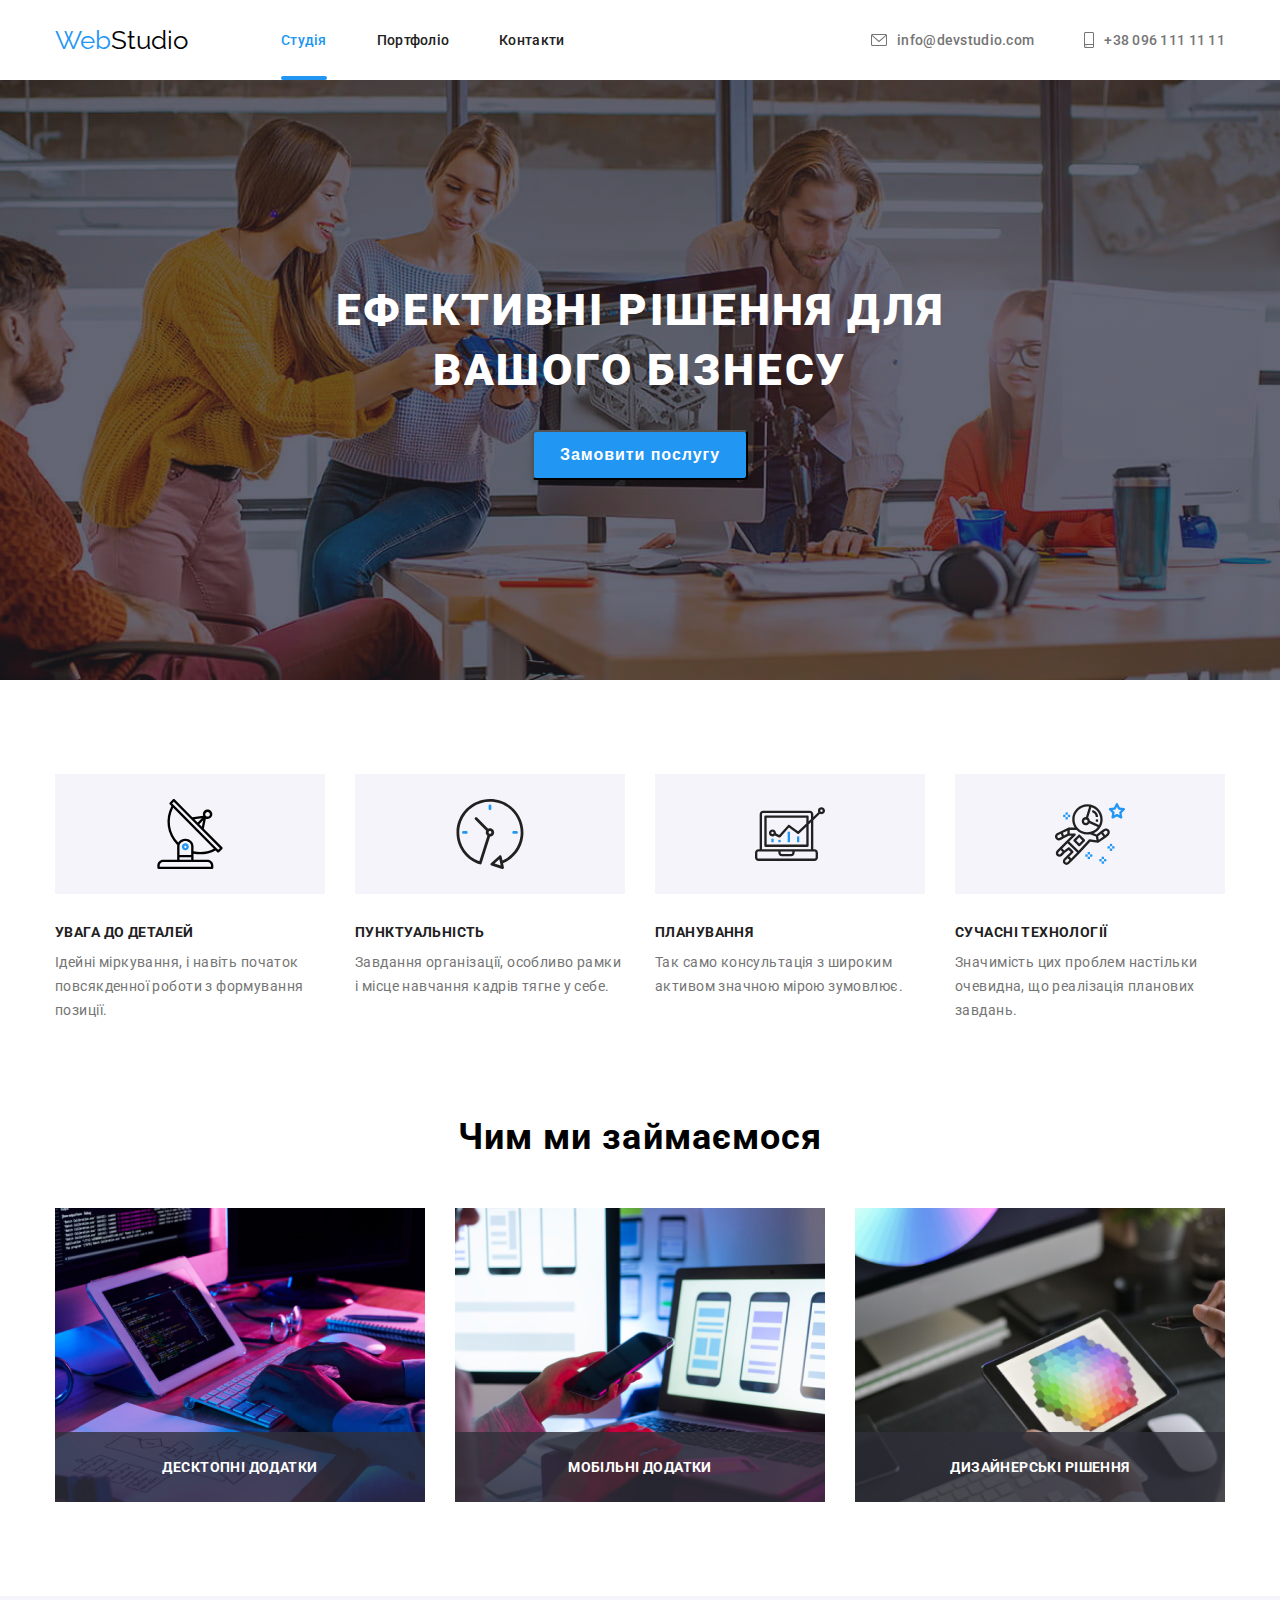
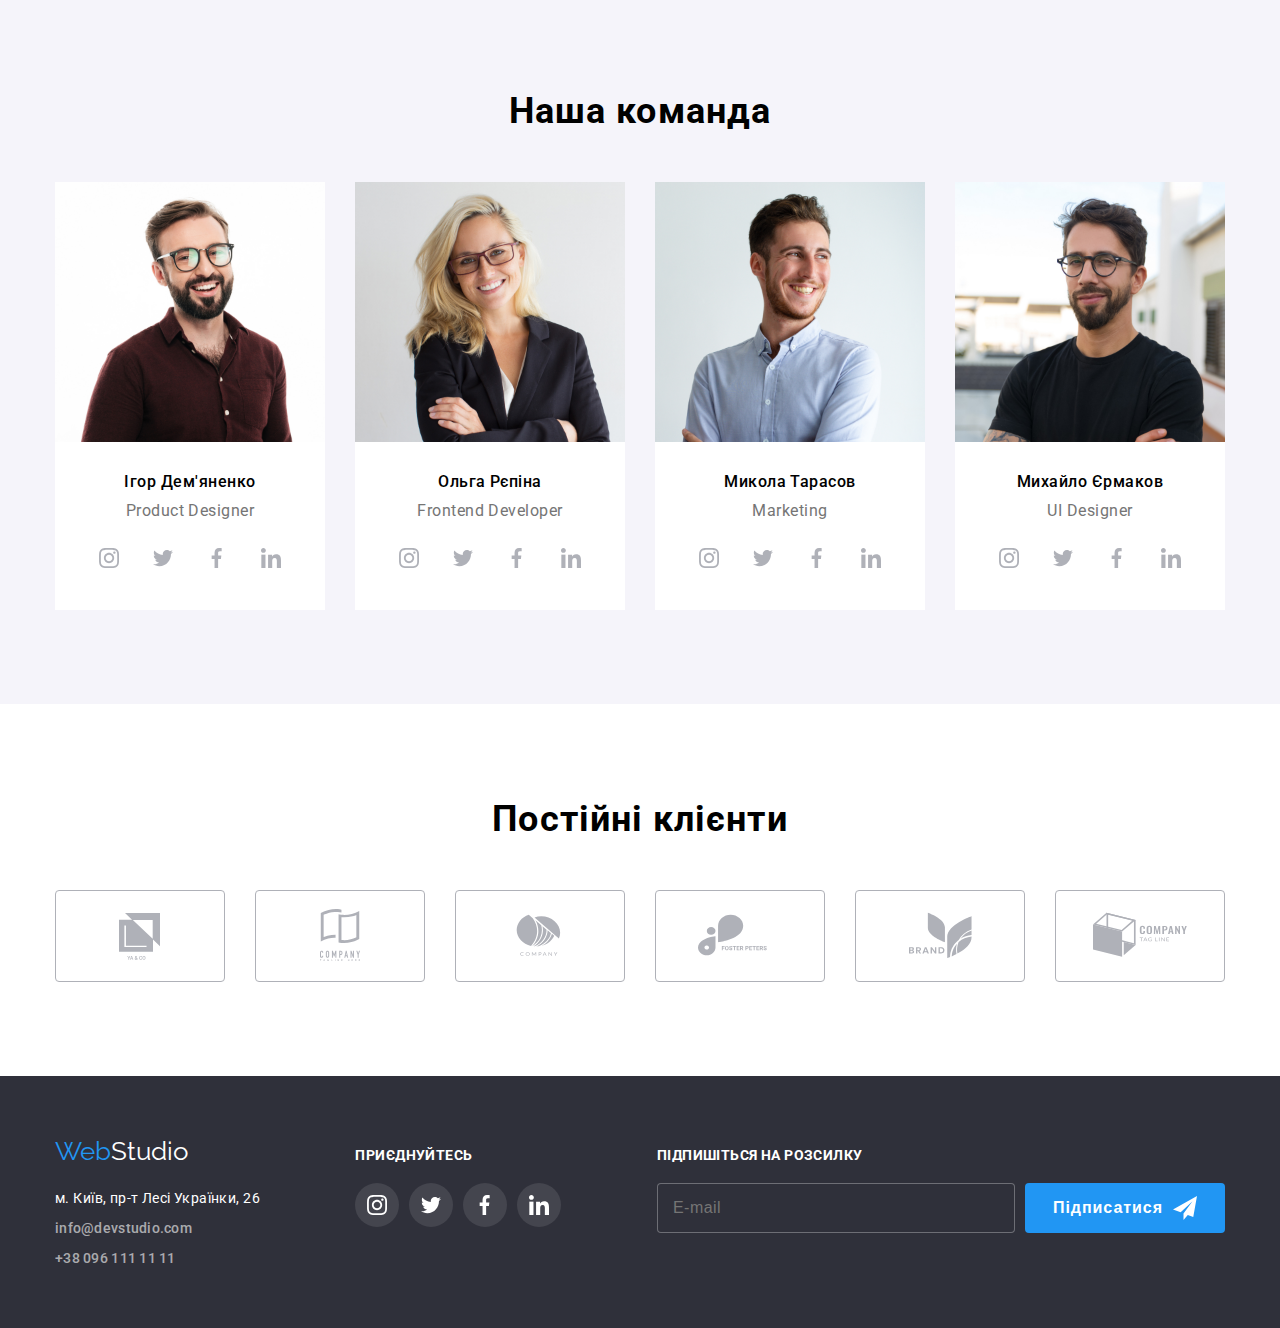
==== index.html @ 163aa5e7 "homework start" ====
<!DOCTYPE html>
<html lang="en" class="page">
  <head>
    <meta charset="UTF-8" />
    <meta name="viewport" content="width=device-width, initial-scale=1.0" />
    <title>Homework 6</title>
    <link rel="preconnect" href="https://fonts.googleapis.com" />
    <link rel="preconnect" href="https://fonts.gstatic.com" crossorigin />
    <link
      href="https://fonts.googleapis.com/css2?family=Raleway:wght@700&family=Roboto:wght@400;500;700;900&display=swap"
      rel="stylesheet"
    />
    <link rel="stylesheet" href="./css/style.min.css" />
    <script src="./js/script.js" defer></script>
  </head>

  <body>
    <header class="header">
      <div class="container">
        <div class="header__content">
          <a
            href="https://yegor-vin.github.io/HTML_Homework-7/index.html"
            class="logo header__logo"
            ><span class="logo--color-blue">Web</span
            ><span class="logo--color-black">Studio</span></a
          >

          <div class="header__right-block">
            <nav class="nav">
              <ul class="nav__list">
                <li class="nav__item">
                  <a class="nav__link link is-active" href="./index.html"
                    >Студія</a
                  >
                </li>
                <li class="nav__item">
                  <a class="nav__link link" href="./portfolio.html"
                    >Портфоліо</a
                  >
                </li>
                <li class="nav__item">
                  <a class="nav__link link" href="#">Контакти</a>
                </li>
              </ul>
            </nav>

            <div class="contacts">
              <a class="contacts__item link" href="mailto:info@devstudio.com">
                <svg class="icon icon--email contacts__icon">
                  <use href="./images/sprite.svg#email"></use>
                </svg>
                info@devstudio.com</a
              >
              <a class="contacts__item link" href="tel:+380961111111">
                <svg class="icon icon--phone contacts__icon">
                  <use href="./images/sprite.svg#smartphone"></use>
                </svg>
                +38 096 111 11 11
              </a>
            </div>
          </div>
        </div>
      </div>
    </header>

    <main class="main">
      <section class="hero">
        <h1 class="hero__title">Ефективні рішення для вашого бізнесу</h1>
        <button class="hero__button" type="button">Замовити послугу</button>
      </section>

      <section class="section points">
        <div class="container">
          <ul class="points__list">
            <li class="points__item">
              <div class="points__icon-item">
                <svg class="points__icon">
                  <use href="./images/sprite.svg#antenna"></use>
                </svg>
              </div>
              <div class="points__item-text">
                <h3 class="points__title">УВАГА ДО ДЕТАЛЕЙ</h3>
                <p class="points__text">
                  Ідейні міркування, і навіть початок повсякденної роботи з
                  формування позиції.
                </p>
              </div>
            </li>
            <li class="points__item">
              <div class="points__icon-item">
                <svg class="points__icon">
                  <use href="./images/sprite.svg#clock"></use>
                </svg>
              </div>
              <div class="points__item-text">
                <h3 class="points__title">ПУНКТУАЛЬНІСТЬ</h3>
                <p class="points__text">
                  Завдання організації, особливо рамки і місце навчання кадрів
                  тягне у себе.
                </p>
              </div>
            </li>
            <li class="points__item">
              <div class="points__icon-item">
                <svg class="points__icon">
                  <use href="./images/sprite.svg#diagram"></use>
                </svg>
              </div>
              <div class="points__item-text">
                <h3 class="points__title">ПЛАНУВАННЯ</h3>
                <p class="points__text">
                  Так само консультація з широким активом значною мірою
                  зумовлює.
                </p>
              </div>
            </li>
            <li class="points__item">
              <div class="points__icon-item">
                <svg class="points__icon">
                  <use href="./images/sprite.svg#astronaut"></use>
                </svg>
              </div>
              <div class="points__item-text">
                <h3 class="points__title">СУЧАСНІ ТЕХНОЛОГІЇ</h3>
                <p class="points__text">
                  Значимість цих проблем настільки очевидна, що реалізація
                  планових завдань.
                </p>
              </div>
            </li>
          </ul>
        </div>
      </section>

      <section class="section section--no-pd-top activity">
        <div class="container">
          <h2 class="activity__title">Чим ми займаємося</h2>
          <ul class="activity__list">
            <li class="activity__item">
              <div class="activity__img-container">
                <img
                  class="activity__img"
                  src="./images/feature-1.jpg"
                  alt="Feature"
                  title="Computers"
                />
                <div class="activity__text">Десктопні додатки</div>
              </div>
            </li>
            <li class="activity__item">
              <div class="activity__img-container">
                <img
                  class="activity__img"
                  src="./images/feature-2.jpg"
                  alt="Feature"
                />
                <div class="activity__text">Мобільні додатки</div>
              </div>
            </li>
            <li class="activity__item">
              <div class="activity__img-container">
                <img
                  class="activity__img"
                  src="./images/feature-3.jpg"
                  alt="Feature"
                />
                <div class="activity__text">Дизайнерські рішення</div>
              </div>
            </li>
          </ul>
        </div>
      </section>

      <section class="section team">
        <div class="container">
          <h2 class="team__title">Наша команда</h2>

          <ul class="team__list">
            <li class="team__item person">
              <div class="person__img-container">
                <img
                  class="person__img"
                  src="./images/team-1.jpg"
                  alt="Ihor Demyanenko"
                />
              </div>
              <div class="person__content">
                <h3 class="person__name">Ігор Дем'яненко</h3>
                <p class="person__role">Product Designer</p>
                <div class="social-icons">
                  <ul class="social-icons__list">
                    <li class="social-icons__item">
                      <svg class="social-icons__icon">
                        <use href="./images/sprite.svg#instagram"></use>
                      </svg>
                    </li>
                    <li class="social-icons__item">
                      <svg class="social-icons__icon">
                        <use href="./images/sprite.svg#twitter"></use>
                      </svg>
                    </li>
                    <li class="social-icons__item">
                      <svg class="social-icons__icon">
                        <use href="./images/sprite.svg#facebook"></use>
                      </svg>
                    </li>
                    <li class="social-icons__item">
                      <svg class="social-icons__icon">
                        <use href="./images/sprite.svg#linkedin"></use>
                      </svg>
                    </li>
                  </ul>
                </div>
              </div>
            </li>
            <li class="team__item person">
              <div class="person__img-container">
                <img
                  class="person__img"
                  src="./images/team-2.jpg"
                  alt="Olga Repina"
                />
              </div>
              <div class="person__content">
                <h3 class="person__name">Ольга Рєпіна</h3>
                <p class="person__role">Frontend Developer</p>
                <div class="social-icons">
                  <ul class="social-icons__list">
                    <li class="social-icons__item">
                      <svg class="social-icons__icon">
                        <use href="./images/sprite.svg#instagram"></use>
                      </svg>
                    </li>
                    <li class="social-icons__item">
                      <svg class="social-icons__icon">
                        <use href="./images/sprite.svg#twitter"></use>
                      </svg>
                    </li>
                    <li class="social-icons__item">
                      <svg class="social-icons__icon">
                        <use href="./images/sprite.svg#facebook"></use>
                      </svg>
                    </li>
                    <li class="social-icons__item">
                      <svg class="social-icons__icon">
                        <use href="./images/sprite.svg#linkedin"></use>
                      </svg>
                    </li>
                  </ul>
                </div>
              </div>
            </li>
            <li class="team__item person">
              <div class="person__img-container">
                <img
                  class="person__img"
                  src="./images/team-3.jpg"
                  alt="Mykola Tarasov"
                />
              </div>
              <div class="person__content">
                <h3 class="person__name">Микола Тарасов</h3>
                <p class="person__role">Marketing</p>
                <div class="social-icons">
                  <ul class="social-icons__list">
                    <li class="social-icons__item">
                      <svg class="social-icons__icon">
                        <use href="./images/sprite.svg#instagram"></use>
                      </svg>
                    </li>
                    <li class="social-icons__item">
                      <svg class="social-icons__icon">
                        <use href="./images/sprite.svg#twitter"></use>
                      </svg>
                    </li>
                    <li class="social-icons__item">
                      <svg class="social-icons__icon">
                        <use href="./images/sprite.svg#facebook"></use>
                      </svg>
                    </li>
                    <li class="social-icons__item">
                      <svg class="social-icons__icon">
                        <use href="./images/sprite.svg#linkedin"></use>
                      </svg>
                    </li>
                  </ul>
                </div>
              </div>
            </li>
            <li class="team__item person">
              <div class="person__img-container">
                <img
                  class="person__img"
                  src="./images/team-4.jpg"
                  alt="Mykhailo Yermakov"
                />
              </div>
              <div class="person__content">
                <h3 class="person__name">Михайло Єрмаков</h3>
                <p class="person__role">UI Designer</p>
                <div class="social-icons">
                  <ul class="social-icons__list">
                    <li class="social-icons__item">
                      <svg class="social-icons__icon">
                        <use href="./images/sprite.svg#instagram"></use>
                      </svg>
                    </li>
                    <li class="social-icons__item">
                      <svg class="social-icons__icon">
                        <use href="./images/sprite.svg#twitter"></use>
                      </svg>
                    </li>
                    <li class="social-icons__item">
                      <svg class="social-icons__icon">
                        <use href="./images/sprite.svg#facebook"></use>
                      </svg>
                    </li>
                    <li class="social-icons__item">
                      <svg class="social-icons__icon">
                        <use href="./images/sprite.svg#linkedin"></use>
                      </svg>
                    </li>
                  </ul>
                </div>
              </div>
            </li>
          </ul>
        </div>
      </section>

      <section class="clients">
        <div class="container">
          <div class="clients__content">
            <h2 class="clients__title">Постійні клієнти</h2>
            <ul class="clients__list">
              <li class="clients__item">
                <svg class="clients__logo">
                  <use href="./images/sprite.svg#logo-1"></use>
                </svg>
              </li>
              <li class="clients__item">
                <svg class="clients__logo">
                  <use href="./images/sprite.svg#logo-2"></use>
                </svg>
              </li>
              <li class="clients__item">
                <svg class="clients__logo">
                  <use href="./images/sprite.svg#logo-3"></use>
                </svg>
              </li>
              <li class="clients__item">
                <svg class="clients__logo">
                  <use href="./images/sprite.svg#logo-4"></use>
                </svg>
              </li>
              <li class="clients__item">
                <svg class="clients__logo">
                  <use href="./images/sprite.svg#logo-5"></use>
                </svg>
              </li>
              <li class="clients__item">
                <svg class="clients__logo">
                  <use href="./images/sprite.svg#logo-6"></use>
                </svg>
              </li>
            </ul>
          </div>
        </div>
      </section>
    </main>

    <footer class="footer">
      <div class="container">
        <div class="footer__content">
          <div class="footer__left-block">
            <a href="/" class="logo footer__logo"
              ><span class="logo--color-blue">Web</span
              ><span class="logo--color-white">Studio</span></a
            >
            <div class="footer__contacts contacts contacts--footer">
              <address class="contacts__address">
                м. Київ, пр-т Лесі Українки, 26
              </address>
              <a
                class="contacts__item contacts__item--footer link"
                href="mailto:info@devstudio.com"
                >info@devstudio.com</a
              >
              <a
                class="contacts__item contacts__item--footer link"
                href="tel:+380961111111"
                >+38 096 111 11 11</a
              >
            </div>
          </div>
          <div class="footer__right-block">
            <div class="footer__social-icons social-icons">
              <h3 class="social-icons__title">Приєднуйтесь</h3>
              <ul class="social-icons__list">
                <li class="social-icons__item social-icons__item--footer">
                  <svg class="social-icons__icon social-icons__icon--footer">
                    <use href="./images/sprite.svg#instagram"></use>
                  </svg>
                </li>
                <li class="social-icons__item social-icons__item--footer">
                  <svg class="social-icons__icon social-icons__icon--footer">
                    <use href="./images/sprite.svg#twitter"></use>
                  </svg>
                </li>
                <li class="social-icons__item social-icons__item--footer">
                  <svg class="social-icons__icon social-icons__icon--footer">
                    <use href="./images/sprite.svg#facebook"></use>
                  </svg>
                </li>
                <li class="social-icons__item social-icons__item--footer">
                  <svg class="social-icons__icon social-icons__icon--footer">
                    <use href="./images/sprite.svg#linkedin"></use>
                  </svg>
                </li>
              </ul>
            </div>
          </div>
          <div class="footer__subscribe subscribe">
            <h3 class="subscribe__title">Підпишіться на розсилку</h3>
            <form class="subscribe__form">
              <input
                class="subscribe__input"
                type="email"
                name="email"
                id="email"
                placeholder="E-mail"
              />
              <button class="subscribe__button" type="button">
                Підписатися
                <svg class="subscribe__button-icon">
                  <use href="./images/sprite.svg#tg"></use>
                </svg>
              </button>
            </form>
          </div>
        </div>
      </div>
    </footer>

    <div class="modal">
      <div class="modal__window">
        <button class="modal__button" type="button">
          <svg class="modal__cross">
            <use href="./images/sprite.svg#cross" />
          </svg>
        </button>

        <div class="modal__form">
          <h2 class="modal__title">Залиште свої дані, ми вам передзвонимо</h2>
          <form class="form" action="#">
            <label class="form__item">
              Ім'я
              <input
                class="form__input"
                type="text"
                name="text"
                id="text"
                required
              />
              <svg class="form__icon">
                <use href="./images/sprite.svg#person" />
              </svg>
            </label>

            <label class="form__item">
              Телефон
              <input
                class="form__input"
                type="tel"
                name="phone"
                id="phone"
                required
              />
              <svg class="form__icon">
                <use href="./images/sprite.svg#phone" />
              </svg>
            </label>

            <label class="form__item">
              Пошта
              <input
                class="form__input"
                type="email"
                name="email"
                id="email"
                required
              />
              <svg class="form__icon">
                <use href="./images/sprite.svg#emailBlack" />
              </svg>
            </label>

            <label class="form__item form__item--textarea">
              Коментар
              <textarea
                class="form__text-area"
                name="comment"
                id="comment"
                placeholder="Введіть текст"
              ></textarea>
            </label>

            <label class="form__item form__item--checkbox">
              <input type="checkbox" name="checkbox" id="checkbox" />
              Погоджуюся з розсилкою та приймаю
              <a class="checkbox-link" href="#">Умови договору</a>
            </label>

            <button class="form__button" type="submit">Відправити</button>
          </form>
        </div>
      </div>
    </div>
  </body>
</html>
---- css/style.min.css ----
body,h1,h2,h3,h4,h5,h6,p,ul,button{margin:0;padding:0}a{text-decoration:none}*{box-sizing:border-box}.link{transition:color .3s linear;font-family:inherit}.link:hover{color:#2196f3}.page{font-family:"Roboto",sans-serif;font-weight:400}.container{margin:0 auto;max-width:1170px;width:100%}.header{display:flex;height:80px}.header__content{display:flex;height:100%}.header__right-block{display:flex;justify-content:space-between;width:100%}.header__logo{margin-right:93px}.logo{font-family:"Raleway",sans-serif;text-decoration:none;font-size:26px;display:flex;align-items:center}.logo--color-blue{color:#2196f3}.logo--color-black{color:#000}.logo--color-white{color:#fff}.nav{display:flex}.nav__list{margin:0;padding:0;list-style:none;display:flex;gap:50px}.nav__item{display:flex}.nav__link{display:flex;align-items:center;color:#212121;font-size:14px;font-weight:500;line-height:normal;letter-spacing:.28px;text-decoration:none;transition:all .3s ease}.nav__link:hover{color:#2196f3;font-weight:500;line-height:normal;letter-spacing:.28px}.is-active{position:relative;color:#2196f3}.is-active::after{display:block;content:"";height:4px;position:absolute;width:100%;bottom:0;background-color:#2196f3;border-radius:2px}.icon{display:flex;padding:0 10px 0 0;transition:color .3s linear}.icon--email{height:12px;width:16px}.icon--phone{height:16px;width:10px}.contacts{display:flex;gap:50px}.contacts --footer{flex-direction:column;gap:6px}.contacts__item{display:flex;align-items:center;color:#757575;font-size:14px;font-weight:500;line-height:normal;letter-spacing:.28px}.contacts__item--footer{color:rgba(255,255,255,.6);line-height:24px}.contacts__address{color:#fff;font-style:normal;font-size:14px;font-weight:400;line-height:24px;letter-spacing:.03em;text-align:left}.contacts__block{display:flex}.contacts__block:hover{background-color:#fff}.contacts__block:hover .contacts__block:hover__icon{color:#2196f3}.contacts__block:hover .contacts__block:hover__email{color:#2196f3}.contacts__icon{box-sizing:content-box}.contacts__icon-email{padding:34px 10px 34px 0;transition:color .3s linear}.main:has(.modal--is-open){overflow:hidden}.hero{display:flex;flex-direction:column;justify-content:center;align-items:center;gap:30px;height:600px;background:linear-gradient(90deg, rgba(47, 48, 58, 0.4) 0%, rgba(47, 48, 58, 0.4) 100%),url("../images/hero.jpg"),#2f303a;background-repeat:no-repeat;background-size:cover;background-position:center;color:#fff;font-size:44px;font-weight:900px;line-height:60px;text-transform:uppercase;flex-shrink:0}.hero__title{color:#fff;text-align:center;width:696px;font-size:44px;font-weight:900;line-height:60px;letter-spacing:2.64px;text-transform:uppercase}.hero__button{background-color:#2196f3;color:#fff;width:216px;height:50px;cursor:pointer;text-align:center;font-size:16px;font-weight:700;line-height:30px;letter-spacing:.96px;border-radius:4px;box-shadow:0 4px 4px 0 rgba(0,0,0,.15)}.points__list{display:flex;justify-content:space-evenly;list-style:none;background-color:#fff;gap:30px}.points__item{width:270px;flex-shrink:0;display:flex;flex-direction:column;gap:30px}.points__title{color:#212121;margin-bottom:10px;font-size:14px;font-weight:700;line-height:16px;letter-spacing:.03em}.points__text{color:#757575;font-size:14px;font-weight:400;line-height:24px;letter-spacing:.42px;width:270px}.points__icon-list{list-style:none;display:flex;gap:30px;border-radius:4px;padding:0 0 30px}.points__icon-item{width:270px;height:120px;background-color:#f5f4fa;display:flex;justify-content:center;align-items:center}.points__icon{width:70px;height:70px}.section{padding:94px 0 94px}.section--no-pd-top{padding:0 0 94px}.activity__title{text-align:center;margin-bottom:50px;font-size:36px;font-weight:700;line-height:42px;letter-spacing:.03em}.activity__list{list-style:none;display:flex;justify-content:center;gap:30px}.activity__item{display:flex}.activity__img{width:370px;height:294px;flex-shrink:0}.activity__img-container{position:relative;display:flex}.activity__text{position:absolute;bottom:0;background-color:rgba(47,48,58,.8);color:#fff;width:100%;height:70px;display:flex;justify-content:center;align-items:center;text-transform:uppercase;font-size:14px;font-weight:700;line-height:16px;letter-spacing:.03em}.social-icons__list{list-style:none;display:flex;gap:10px}.social-icons__item{width:44px;height:44px;display:flex;justify-content:center;align-items:center;border-radius:50%;transition:all .3s linear;background-color:rgba(0,0,0,0);color:#afb1b8;cursor:pointer}.social-icons__item--footer{background-color:rgba(255,255,255,.1019607843)}.social-icons__icon{color:inherit;width:20px;height:20px}.social-icons__icon--footer{color:#fff}.social-icons__item:hover{background-color:#2196f3;color:#fff}.social-icons__title{font-size:14px;font-weight:700;line-height:16px;letter-spacing:.03em;color:#fff;text-transform:uppercase}.team{flex-shrink:0;background-color:#f5f4fa;width:100%}.team__title{margin:0 0 50px;text-align:center;font-size:36px;font-weight:700;line-height:42px;letter-spacing:.03em}.team__list{list-style:none;display:flex;gap:30px;justify-content:center;border-radius:4px}.person{background-color:#fff;width:270px}.person__img{width:100%}.person__img-container{display:flex}.person__content{padding:30px 0 30px;display:flex;flex-direction:column;align-items:center}.person__name{margin:0 0 10px;font-size:16px;font-weight:500;line-height:19px;letter-spacing:.03em}.person__role{margin:0 0 16px;font-size:16px;font-weight:400;line-height:19px;letter-spacing:.03em;color:#757575}.person__media-item:hover .person__media-icon{color:#fff}.clients__content{padding:94px 0}.clients__title{text-align:center;font-size:36px;font-weight:700;line-height:42px;letter-spacing:.03em;text-align:center;margin:0 0 50px}.clients__list{list-style:none;display:flex;gap:30px}.clients__item{display:flex;justify-content:center;align-items:center;width:170px;height:92px;border:1px #afb1b8 solid;border-radius:4px;transition:all .3s linear;cursor:pointer}.clients__item:hover{border-color:#2196f3}.clients__item:hover .clients__logo{color:#2196f3}.clients__logo{width:106px;height:60px;color:#afb1b8;transition:all .3s linear}.subscribe__title{margin:0 0 20px;color:#fff;font-size:14px;font-weight:700;line-height:16px;letter-spacing:.03em;text-transform:uppercase;display:flex;flex-direction:column}.subscribe__form{display:flex;gap:10px}.subscribe__input{padding:0 0 0 15px;width:358px;height:50px;border-radius:4px;border:1px solid rgba(255,255,255,.3019607843);background-color:#2f303a;color:#fff}.subscribe__button{padding:0 28px;display:flex;justify-content:center;align-items:center;gap:10px;height:50px;font-size:16px;font-weight:700;line-height:30px;letter-spacing:.06em;color:#fff;background-color:#2196f3;border-radius:4px;border:none;cursor:pointer}.subscribe__button-icon{height:24px;width:24px}.subscribe__input::-moz-placeholder{font-size:16px;font-weight:400;line-height:20px;letter-spacing:.03em}.subscribe__input::placeholder{font-size:16px;font-weight:400;line-height:20px;letter-spacing:.03em}.footer{background-color:#2f303a;height:252px;padding-top:60px}.footer__content{display:flex;align-items:baseline;justify-content:space-between}.footer__contacts{display:flex;flex-direction:column;gap:6px}.footer__logo{margin:0 0 20px}.footer__email{color:#757575;font-size:14px;font-weight:400;line-height:24px;letter-spacing:.03em;text-align:left}.footer__number{color:#757575;font-size:14px;font-weight:400;line-height:24px;letter-spacing:.03em;text-align:left}.footer__social-icons{display:flex;flex-direction:column;gap:20px;justify-content:center}.footer__subscribe{display:flex;flex-direction:column}.modal{opacity:0;position:fixed;top:0;left:0;right:0;bottom:0;background-color:rgba(0,0,0,.5019607843);transition:all .3s ease;pointer-events:none}.modal--is-open{opacity:1;pointer-events:all}.modal--is-open .modal__window{transform:translate(-50%, -50%)}.modal--is-open .modal{opacity:1;pointer-events:all}.modal__window{padding:40px;width:528px;height:580px;top:50%;left:50%;border-radius:4px;background-color:#fff;position:absolute;transform:translate(-50%, -30%);transition:all .3s ease}.modal__button{position:absolute;right:8px;top:8px;display:flex;justify-content:center;align-items:center;border:1px solid rgba(0,0,0,.1019607843);height:30px;width:30px;border-radius:50%;border:1px solid rgba(0,0,0,.1019607843);background-color:#fff;cursor:pointer}.modal__button:hover .modal__cross{color:#2196f3}.modal__cross{height:11px;width:11px;transition:color .3s linear}.modal__form{display:flex;flex-direction:column;gap:12px}.modal__title{font-size:20px;font-weight:700;line-height:23px;letter-spacing:.03em;color:#212121;text-align:center}.form{display:flex;flex-direction:column;align-items:center}.form__item{margin:0 0 10px;position:relative;display:flex;flex-direction:column;gap:4px;width:100%;font-size:12px;font-weight:400;line-height:14px;letter-spacing:.01em;color:#757575}.form__item--textarea{margin:0 0 20px}.form__item--checkbox{margin:0 0 30px;display:flex;flex-direction:row;justify-content:center;align-items:center}.form__icon{position:absolute;height:18px;width:18px;padding:2px;color:#000;left:12px;bottom:11px;transition:color .3s ease}.form__input{padding:0 0 0 42px;border-radius:4px;border:1px solid rgba(33,33,33,.2);height:40px;transition:color .3s linear;cursor:pointer;transition:border-color .3s ease}.form__input:hover,.form__input:focus,.form__text-area:focus{border-color:#2196f3;outline:1px solid #2196f3}.form__input:hover+.form__icon,.form__input:focus+.form__icon{color:#2196f3}.form__text-area{padding:12px 16px;height:120px;border:1px solid rgba(33,33,33,.2);border-radius:4px;resize:none}.form__text-area::-moz-placeholder{color:rgba(117,117,117,.5019607843);font-size:12px;font-weight:400;line-height:14px;letter-spacing:.01em}.form__text-area::placeholder{color:rgba(117,117,117,.5019607843);font-size:12px;font-weight:400;line-height:14px;letter-spacing:.01em}.form__button{color:#fff;border-radius:4px;width:200px;height:50px;background-color:#188ce8;border:1px solid rgba(33,33,33,.2);cursor:pointer}.checkbox-link{color:#2196f3}.features__filter{background-color:#f5f4fa;color:#212121;height:38px;font-size:16px;font-weight:500;line-height:26px;letter-spacing:.03em;text-align:center;padding:6px 22px}.features__filters{list-style:none;margin:0 0 50px;display:flex;justify-content:center;gap:8px}.features__filter{transition:all .3s ease;background-color:#eee;color:#000;border-radius:4px}.features__filter:hover{background-color:#2196f3;color:#fff}.features__list{list-style:none;display:flex;flex-wrap:wrap;gap:30px}.features__block{display:flex;justify-content:space-between}.features__item{width:370px;height:404px}.features__item:hover .hidden-text{transform:translateY(0)}.info{text-align:center}.category{cursor:pointer}.category__img-container{position:relative;overflow:hidden;display:flex}.category__img{display:flex}.category__content{padding:20px 24px;border:1px solid #eee;border-top:none}.category__title{margin:0 0 4px;font-size:18px;font-weight:700;line-height:36px;letter-spacing:.06em}.category__type{font-size:16px;font-weight:400;line-height:30px;letter-spacing:.03em;color:#757575}.hidden-text{background:rgba(33,150,243,.8980392157);position:absolute;color:#fff;font-size:18px;font-weight:400;line-height:28px;letter-spacing:.03em;padding:63px 24px;transform:translateY(100%);transition:transform .3s ease;top:0}/*# sourceMappingURL=style.min.css.map */
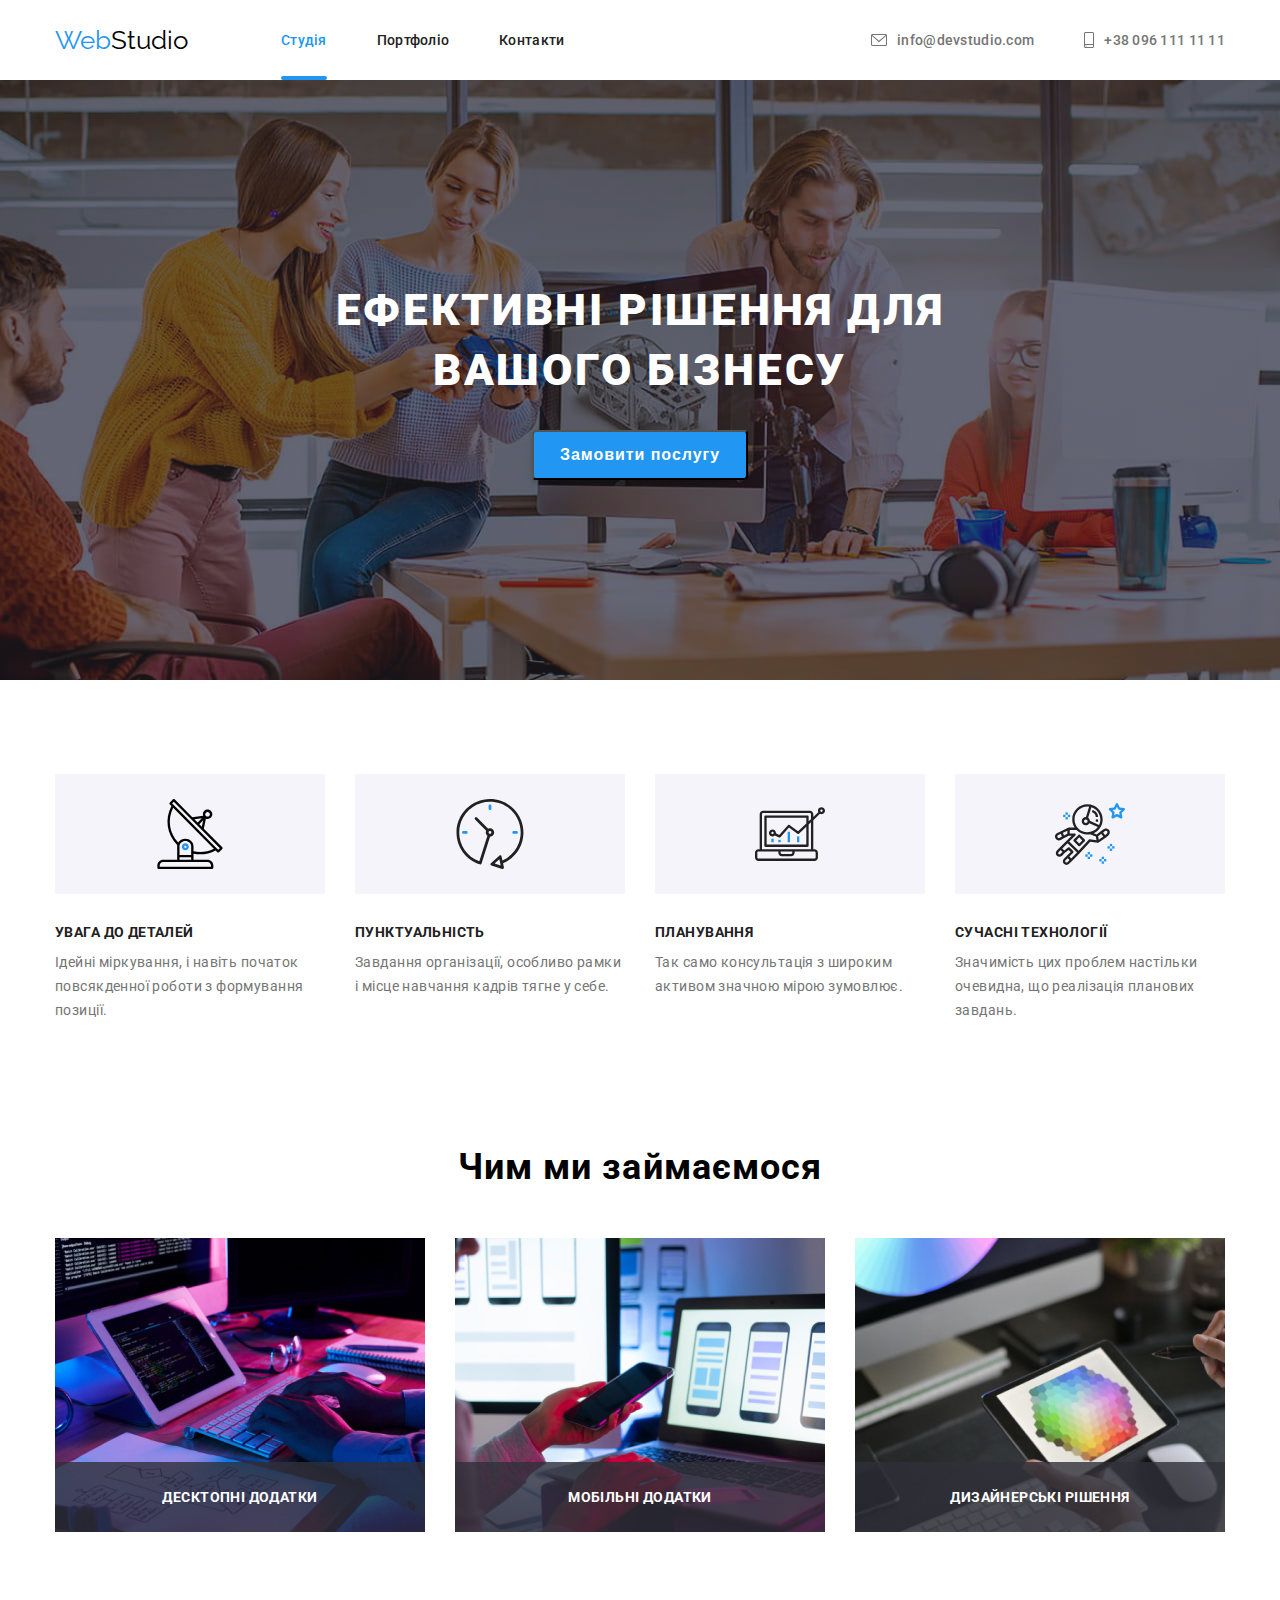
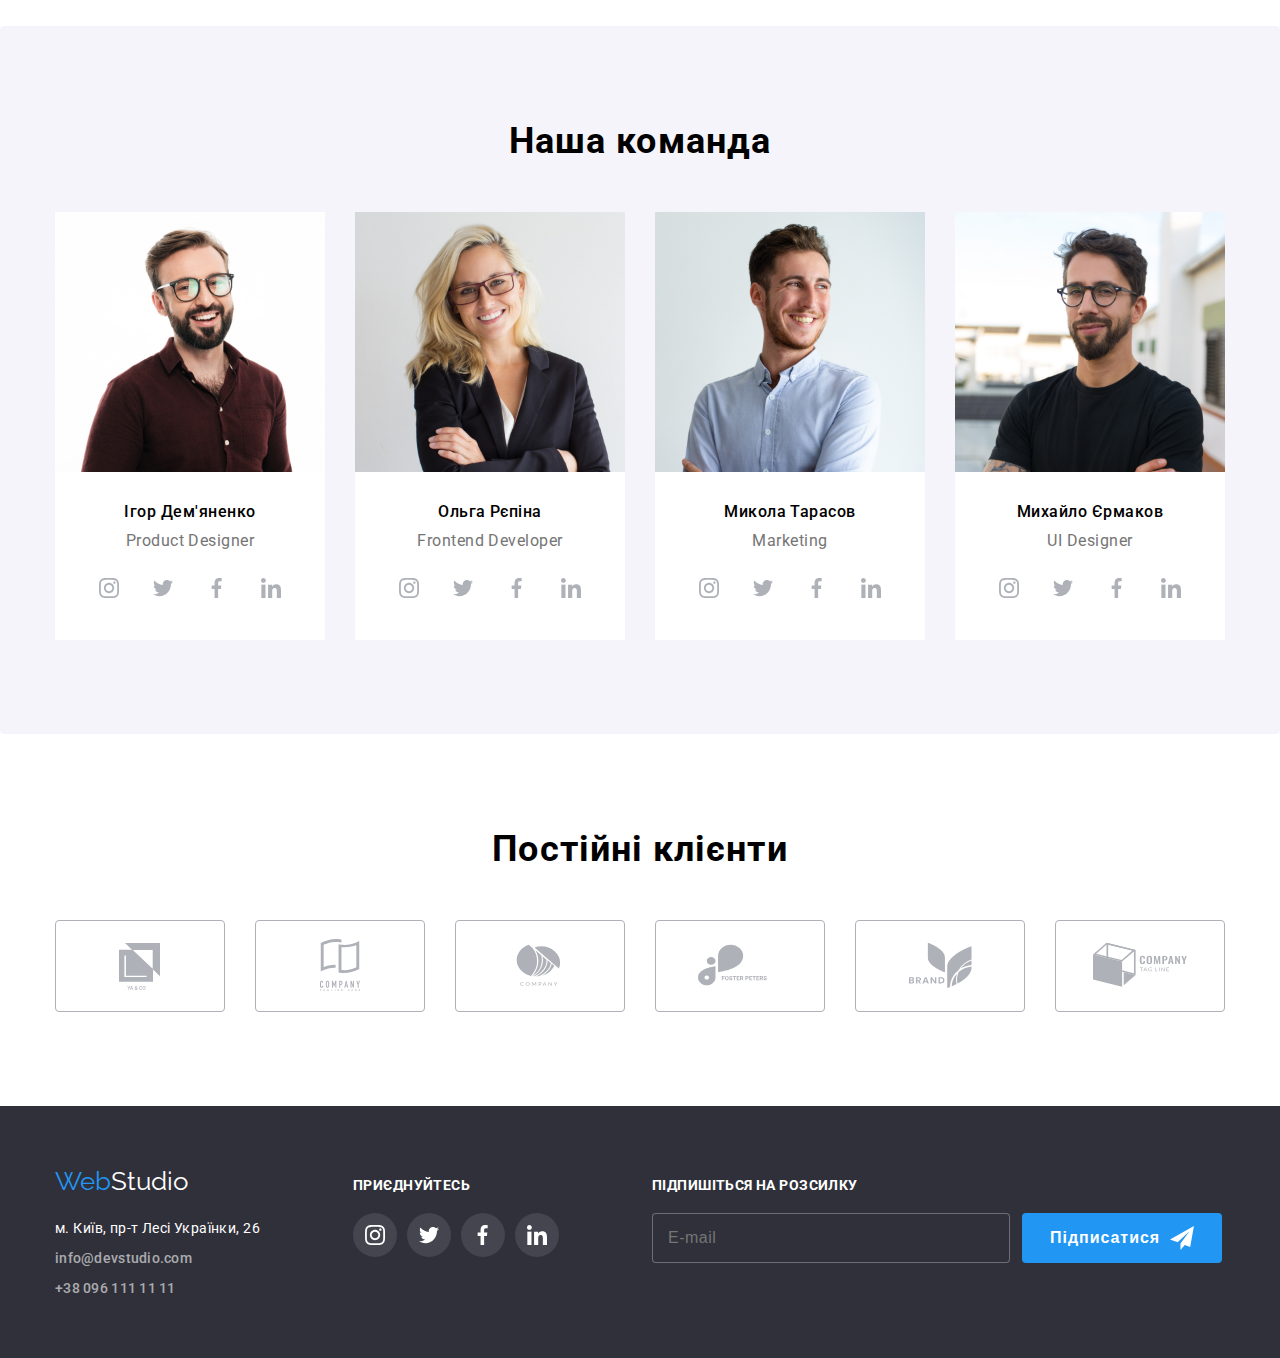
==== commit 55c47308: "homework done" ====
--- a/index.html
+++ b/index.html
@@ -3,7 +3,7 @@
   <head>
     <meta charset="UTF-8" />
     <meta name="viewport" content="width=device-width, initial-scale=1.0" />
-    <title>Homework 6</title>
+    <title>Homework 8</title>
     <link rel="preconnect" href="https://fonts.googleapis.com" />
     <link rel="preconnect" href="https://fonts.gstatic.com" crossorigin />
     <link
@@ -25,40 +25,71 @@
             ><span class="logo--color-black">Studio</span></a
           >
 
-          <div class="header__right-block">
-            <nav class="nav">
-              <ul class="nav__list">
-                <li class="nav__item">
-                  <a class="nav__link link is-active" href="./index.html"
-                    >Студія</a
-                  >
-                </li>
-                <li class="nav__item">
-                  <a class="nav__link link" href="./portfolio.html"
-                    >Портфоліо</a
-                  >
-                </li>
-                <li class="nav__item">
-                  <a class="nav__link link" href="#">Контакти</a>
+          <div class="header__burger-menu burger-menu">
+            <div class="burger-menu__content header__nav">
+              <nav class="nav burger-menu__nav">
+                <ul class="nav__list">
+                  <li class="nav__item">
+                    <a class="nav__link link is-active" href="./index.html"
+                      >Студія</a
+                    >
+                  </li>
+                  <li class="nav__item">
+                    <a class="nav__link link" href="./portfolio.html"
+                      >Портфоліо</a
+                    >
+                  </li>
+                  <li class="nav__item">
+                    <a class="nav__link link" href="#">Контакти</a>
+                  </li>
+                </ul>
+              </nav>
+              <div class="contacts burger-menu__contacts">
+                <a
+                  class="contacts__item contacts__item--email link"
+                  href="mailto:info@devstudio.com"
+                >
+                  <svg class="icon icon--email contacts__icon">
+                    <use href="./images/sprite.svg#email"></use>
+                  </svg>
+                  info@devstudio.com</a
+                >
+                <a
+                  class="contacts__item contacts__item--tel link"
+                  href="tel:+380961111111"
+                >
+                  <svg class="icon icon--phone contacts__icon">
+                    <use href="./images/sprite.svg#smartphone"></use>
+                  </svg>
+                  +38 096 111 11 11
+                </a>
+              </div>
+              <ul class="burger-menu__socials">
+                <li class="burger-menu__socials-item">
+                  <a class="burger-menu__socials-link" href="#">Instagram</a>
+                </li>
+                <li class="burger-menu__socials-item">
+                  <a class="burger-menu__socials-link" href="#">Twitter</a>
+                </li>
+                <li class="burger-menu__socials-item">
+                  <a class="burger-menu__socials-link" href="#">Facebook</a>
+                </li>
+                <li class="burger-menu__socials-item">
+                  <a class="burger-menu__socials-link" href="#">LinkedIn</a>
                 </li>
               </ul>
-            </nav>
-
-            <div class="contacts">
-              <a class="contacts__item link" href="mailto:info@devstudio.com">
-                <svg class="icon icon--email contacts__icon">
-                  <use href="./images/sprite.svg#email"></use>
-                </svg>
-                info@devstudio.com</a
-              >
-              <a class="contacts__item link" href="tel:+380961111111">
-                <svg class="icon icon--phone contacts__icon">
-                  <use href="./images/sprite.svg#smartphone"></use>
-                </svg>
-                +38 096 111 11 11
-              </a>
+              <button type="button" class="burger-menu__close-btn">
+                <svg class="burger-menu__cross">
+                  <use href="./images/sprite.svg#cross" />
+                </svg>
+              </button>
             </div>
           </div>
+          <button type="button" class="header__burger-btn">
+            <svg class="header__burger-icon">
+              <use href="./images/sprite.svg#burger-icon"></use>
+            </svg>
+          </button>
         </div>
       </div>
     </header>
@@ -173,7 +204,7 @@
 
       <section class="section team">
         <div class="container">
-          <h2 class="team__title">Наша команда</h2>
+          <h2 class="section__title">Наша команда</h2>
 
           <ul class="team__list">
             <li class="team__item person">
@@ -328,10 +359,10 @@
         </div>
       </section>
 
-      <section class="clients">
+      <section class="section clients">
         <div class="container">
           <div class="clients__content">
-            <h2 class="clients__title">Постійні клієнти</h2>
+            <h2 class="section__title">Постійні клієнти</h2>
             <ul class="clients__list">
               <li class="clients__item">
                 <svg class="clients__logo">
--- a/css/style.min.css
+++ b/css/style.min.css
@@ -1 +1 @@
-body,h1,h2,h3,h4,h5,h6,p,ul,button{margin:0;padding:0}a{text-decoration:none}*{box-sizing:border-box}.link{transition:color .3s linear;font-family:inherit}.link:hover{color:#2196f3}.page{font-family:"Roboto",sans-serif;font-weight:400}.container{margin:0 auto;max-width:1170px;width:100%}.header{display:flex;height:80px}.header__content{display:flex;height:100%}.header__right-block{display:flex;justify-content:space-between;width:100%}.header__logo{margin-right:93px}.logo{font-family:"Raleway",sans-serif;text-decoration:none;font-size:26px;display:flex;align-items:center}.logo--color-blue{color:#2196f3}.logo--color-black{color:#000}.logo--color-white{color:#fff}.nav{display:flex}.nav__list{margin:0;padding:0;list-style:none;display:flex;gap:50px}.nav__item{display:flex}.nav__link{display:flex;align-items:center;color:#212121;font-size:14px;font-weight:500;line-height:normal;letter-spacing:.28px;text-decoration:none;transition:all .3s ease}.nav__link:hover{color:#2196f3;font-weight:500;line-height:normal;letter-spacing:.28px}.is-active{position:relative;color:#2196f3}.is-active::after{display:block;content:"";height:4px;position:absolute;width:100%;bottom:0;background-color:#2196f3;border-radius:2px}.icon{display:flex;padding:0 10px 0 0;transition:color .3s linear}.icon--email{height:12px;width:16px}.icon--phone{height:16px;width:10px}.contacts{display:flex;gap:50px}.contacts --footer{flex-direction:column;gap:6px}.contacts__item{display:flex;align-items:center;color:#757575;font-size:14px;font-weight:500;line-height:normal;letter-spacing:.28px}.contacts__item--footer{color:rgba(255,255,255,.6);line-height:24px}.contacts__address{color:#fff;font-style:normal;font-size:14px;font-weight:400;line-height:24px;letter-spacing:.03em;text-align:left}.contacts__block{display:flex}.contacts__block:hover{background-color:#fff}.contacts__block:hover .contacts__block:hover__icon{color:#2196f3}.contacts__block:hover .contacts__block:hover__email{color:#2196f3}.contacts__icon{box-sizing:content-box}.contacts__icon-email{padding:34px 10px 34px 0;transition:color .3s linear}.main:has(.modal--is-open){overflow:hidden}.hero{display:flex;flex-direction:column;justify-content:center;align-items:center;gap:30px;height:600px;background:linear-gradient(90deg, rgba(47, 48, 58, 0.4) 0%, rgba(47, 48, 58, 0.4) 100%),url("../images/hero.jpg"),#2f303a;background-repeat:no-repeat;background-size:cover;background-position:center;color:#fff;font-size:44px;font-weight:900px;line-height:60px;text-transform:uppercase;flex-shrink:0}.hero__title{color:#fff;text-align:center;width:696px;font-size:44px;font-weight:900;line-height:60px;letter-spacing:2.64px;text-transform:uppercase}.hero__button{background-color:#2196f3;color:#fff;width:216px;height:50px;cursor:pointer;text-align:center;font-size:16px;font-weight:700;line-height:30px;letter-spacing:.96px;border-radius:4px;box-shadow:0 4px 4px 0 rgba(0,0,0,.15)}.points__list{display:flex;justify-content:space-evenly;list-style:none;background-color:#fff;gap:30px}.points__item{width:270px;flex-shrink:0;display:flex;flex-direction:column;gap:30px}.points__title{color:#212121;margin-bottom:10px;font-size:14px;font-weight:700;line-height:16px;letter-spacing:.03em}.points__text{color:#757575;font-size:14px;font-weight:400;line-height:24px;letter-spacing:.42px;width:270px}.points__icon-list{list-style:none;display:flex;gap:30px;border-radius:4px;padding:0 0 30px}.points__icon-item{width:270px;height:120px;background-color:#f5f4fa;display:flex;justify-content:center;align-items:center}.points__icon{width:70px;height:70px}.section{padding:94px 0 94px}.section--no-pd-top{padding:0 0 94px}.activity__title{text-align:center;margin-bottom:50px;font-size:36px;font-weight:700;line-height:42px;letter-spacing:.03em}.activity__list{list-style:none;display:flex;justify-content:center;gap:30px}.activity__item{display:flex}.activity__img{width:370px;height:294px;flex-shrink:0}.activity__img-container{position:relative;display:flex}.activity__text{position:absolute;bottom:0;background-color:rgba(47,48,58,.8);color:#fff;width:100%;height:70px;display:flex;justify-content:center;align-items:center;text-transform:uppercase;font-size:14px;font-weight:700;line-height:16px;letter-spacing:.03em}.social-icons__list{list-style:none;display:flex;gap:10px}.social-icons__item{width:44px;height:44px;display:flex;justify-content:center;align-items:center;border-radius:50%;transition:all .3s linear;background-color:rgba(0,0,0,0);color:#afb1b8;cursor:pointer}.social-icons__item--footer{background-color:rgba(255,255,255,.1019607843)}.social-icons__icon{color:inherit;width:20px;height:20px}.social-icons__icon--footer{color:#fff}.social-icons__item:hover{background-color:#2196f3;color:#fff}.social-icons__title{font-size:14px;font-weight:700;line-height:16px;letter-spacing:.03em;color:#fff;text-transform:uppercase}.team{flex-shrink:0;background-color:#f5f4fa;width:100%}.team__title{margin:0 0 50px;text-align:center;font-size:36px;font-weight:700;line-height:42px;letter-spacing:.03em}.team__list{list-style:none;display:flex;gap:30px;justify-content:center;border-radius:4px}.person{background-color:#fff;width:270px}.person__img{width:100%}.person__img-container{display:flex}.person__content{padding:30px 0 30px;display:flex;flex-direction:column;align-items:center}.person__name{margin:0 0 10px;font-size:16px;font-weight:500;line-height:19px;letter-spacing:.03em}.person__role{margin:0 0 16px;font-size:16px;font-weight:400;line-height:19px;letter-spacing:.03em;color:#757575}.person__media-item:hover .person__media-icon{color:#fff}.clients__content{padding:94px 0}.clients__title{text-align:center;font-size:36px;font-weight:700;line-height:42px;letter-spacing:.03em;text-align:center;margin:0 0 50px}.clients__list{list-style:none;display:flex;gap:30px}.clients__item{display:flex;justify-content:center;align-items:center;width:170px;height:92px;border:1px #afb1b8 solid;border-radius:4px;transition:all .3s linear;cursor:pointer}.clients__item:hover{border-color:#2196f3}.clients__item:hover .clients__logo{color:#2196f3}.clients__logo{width:106px;height:60px;color:#afb1b8;transition:all .3s linear}.subscribe__title{margin:0 0 20px;color:#fff;font-size:14px;font-weight:700;line-height:16px;letter-spacing:.03em;text-transform:uppercase;display:flex;flex-direction:column}.subscribe__form{display:flex;gap:10px}.subscribe__input{padding:0 0 0 15px;width:358px;height:50px;border-radius:4px;border:1px solid rgba(255,255,255,.3019607843);background-color:#2f303a;color:#fff}.subscribe__button{padding:0 28px;display:flex;justify-content:center;align-items:center;gap:10px;height:50px;font-size:16px;font-weight:700;line-height:30px;letter-spacing:.06em;color:#fff;background-color:#2196f3;border-radius:4px;border:none;cursor:pointer}.subscribe__button-icon{height:24px;width:24px}.subscribe__input::-moz-placeholder{font-size:16px;font-weight:400;line-height:20px;letter-spacing:.03em}.subscribe__input::placeholder{font-size:16px;font-weight:400;line-height:20px;letter-spacing:.03em}.footer{background-color:#2f303a;height:252px;padding-top:60px}.footer__content{display:flex;align-items:baseline;justify-content:space-between}.footer__contacts{display:flex;flex-direction:column;gap:6px}.footer__logo{margin:0 0 20px}.footer__email{color:#757575;font-size:14px;font-weight:400;line-height:24px;letter-spacing:.03em;text-align:left}.footer__number{color:#757575;font-size:14px;font-weight:400;line-height:24px;letter-spacing:.03em;text-align:left}.footer__social-icons{display:flex;flex-direction:column;gap:20px;justify-content:center}.footer__subscribe{display:flex;flex-direction:column}.modal{opacity:0;position:fixed;top:0;left:0;right:0;bottom:0;background-color:rgba(0,0,0,.5019607843);transition:all .3s ease;pointer-events:none}.modal--is-open{opacity:1;pointer-events:all}.modal--is-open .modal__window{transform:translate(-50%, -50%)}.modal--is-open .modal{opacity:1;pointer-events:all}.modal__window{padding:40px;width:528px;height:580px;top:50%;left:50%;border-radius:4px;background-color:#fff;position:absolute;transform:translate(-50%, -30%);transition:all .3s ease}.modal__button{position:absolute;right:8px;top:8px;display:flex;justify-content:center;align-items:center;border:1px solid rgba(0,0,0,.1019607843);height:30px;width:30px;border-radius:50%;border:1px solid rgba(0,0,0,.1019607843);background-color:#fff;cursor:pointer}.modal__button:hover .modal__cross{color:#2196f3}.modal__cross{height:11px;width:11px;transition:color .3s linear}.modal__form{display:flex;flex-direction:column;gap:12px}.modal__title{font-size:20px;font-weight:700;line-height:23px;letter-spacing:.03em;color:#212121;text-align:center}.form{display:flex;flex-direction:column;align-items:center}.form__item{margin:0 0 10px;position:relative;display:flex;flex-direction:column;gap:4px;width:100%;font-size:12px;font-weight:400;line-height:14px;letter-spacing:.01em;color:#757575}.form__item--textarea{margin:0 0 20px}.form__item--checkbox{margin:0 0 30px;display:flex;flex-direction:row;justify-content:center;align-items:center}.form__icon{position:absolute;height:18px;width:18px;padding:2px;color:#000;left:12px;bottom:11px;transition:color .3s ease}.form__input{padding:0 0 0 42px;border-radius:4px;border:1px solid rgba(33,33,33,.2);height:40px;transition:color .3s linear;cursor:pointer;transition:border-color .3s ease}.form__input:hover,.form__input:focus,.form__text-area:focus{border-color:#2196f3;outline:1px solid #2196f3}.form__input:hover+.form__icon,.form__input:focus+.form__icon{color:#2196f3}.form__text-area{padding:12px 16px;height:120px;border:1px solid rgba(33,33,33,.2);border-radius:4px;resize:none}.form__text-area::-moz-placeholder{color:rgba(117,117,117,.5019607843);font-size:12px;font-weight:400;line-height:14px;letter-spacing:.01em}.form__text-area::placeholder{color:rgba(117,117,117,.5019607843);font-size:12px;font-weight:400;line-height:14px;letter-spacing:.01em}.form__button{color:#fff;border-radius:4px;width:200px;height:50px;background-color:#188ce8;border:1px solid rgba(33,33,33,.2);cursor:pointer}.checkbox-link{color:#2196f3}.features__filter{background-color:#f5f4fa;color:#212121;height:38px;font-size:16px;font-weight:500;line-height:26px;letter-spacing:.03em;text-align:center;padding:6px 22px}.features__filters{list-style:none;margin:0 0 50px;display:flex;justify-content:center;gap:8px}.features__filter{transition:all .3s ease;background-color:#eee;color:#000;border-radius:4px}.features__filter:hover{background-color:#2196f3;color:#fff}.features__list{list-style:none;display:flex;flex-wrap:wrap;gap:30px}.features__block{display:flex;justify-content:space-between}.features__item{width:370px;height:404px}.features__item:hover .hidden-text{transform:translateY(0)}.info{text-align:center}.category{cursor:pointer}.category__img-container{position:relative;overflow:hidden;display:flex}.category__img{display:flex}.category__content{padding:20px 24px;border:1px solid #eee;border-top:none}.category__title{margin:0 0 4px;font-size:18px;font-weight:700;line-height:36px;letter-spacing:.06em}.category__type{font-size:16px;font-weight:400;line-height:30px;letter-spacing:.03em;color:#757575}.hidden-text{background:rgba(33,150,243,.8980392157);position:absolute;color:#fff;font-size:18px;font-weight:400;line-height:28px;letter-spacing:.03em;padding:63px 24px;transform:translateY(100%);transition:transform .3s ease;top:0}/*# sourceMappingURL=style.min.css.map */+body,h1,h2,h3,h4,h5,h6,p,ul,button{margin:0;padding:0}a{text-decoration:none}*{box-sizing:border-box}.link{transition:color .3s linear;font-family:inherit}.link:hover{color:#2196f3}.page{font-family:"Roboto",sans-serif;font-weight:400}.page:has(.burger-menu--is-open){overflow:hidden}.container{margin:0 auto;width:100%;padding:0 15px}@media screen and (min-width: 480px){.container{max-width:480px}}@media screen and (min-width: 768px){.container{max-width:768px}}@media screen and (min-width: 1200px){.container{max-width:1200px}}.header{display:flex;height:60px}@media screen and (min-width: 768px){.header{height:80px}}.header__content{display:flex;justify-content:space-between;height:100%}.header__nav{display:flex}@media screen and (min-width: 768px){.header__nav{justify-content:space-between}}@media screen and (min-width: 1200px){.header{gap:315px}}@media screen and (min-width: 768px){.header__logo{margin-right:88px}}@media screen and (min-width: 1200px){.header__logo{margin-right:93px}}.header__burger-btn{margin:0;padding:12px 8px;align-self:center;border:none;background-color:#fff;cursor:pointer}@media screen and (min-width: 768px){.header__burger-btn{display:none}}.header__burger-icon{display:flex;width:24px;height:16px}.logo{font-family:"Raleway",sans-serif;font-size:24px;display:flex;align-items:center;text-decoration:none}@media screen and (min-width: 1200px){.logo{font-size:26px}}.logo--color-blue{color:#2196f3}.logo--color-black{color:#000}.logo--color-white{color:#fff}.burger-menu{display:none;width:100%}@media screen and (min-width: 768px){.burger-menu{display:flex}}.burger-menu--is-open{display:flex;position:fixed;top:0;left:0;right:0;bottom:0;background:#fff}.burger-menu__content{margin:0 auto;padding:48px 40px;position:relative;display:flex;flex-direction:column;max-width:480px;width:100%}@media screen and (min-width: 768px){.burger-menu__content{margin:0;padding:0;flex-direction:row;max-width:unset}}@media screen and (min-width: 1200px){.burger-menu__content{width:100%;justify-content:space-between}}.burger-menu__nav{display:flex;margin:0 0 306px}@media screen and (min-width: 768px){.burger-menu__nav{margin:0}}.burger-menu__contacts{margin:0 0 64px}@media screen and (min-width: 768px){.burger-menu__contacts{margin:0}}.burger-menu__socials{list-style:none;display:flex}@media screen and (min-width: 768px){.burger-menu__socials{display:none}}.burger-menu__socials-item{position:relative;padding:0 10px 0}.burger-menu__socials-item:not(:last-child)::after{content:"";position:absolute;right:0;top:0;bottom:0;width:1px;background-color:rgba(33,33,33,.2)}.burger-menu__socials-item:first-child{padding:0 10px 0 0}.burger-menu__socials-item:last-child{padding:0 0 0 10px}.burger-menu__socials-link{color:#2196f3;font-size:18px;font-weight:500;line-height:22px;letter-spacing:.02em}.burger-menu__close-btn{margin:0;padding:0;position:absolute;top:10px;right:10px;display:flex;justify-content:center;align-items:center;height:40px;width:40px;border:none;background-color:#fff;cursor:pointer}@media screen and (min-width: 768px){.burger-menu__close-btn{display:none}}.burger-menu__cross{height:18px;width:18px}.nav__list{margin:0;padding:0;list-style:none;display:flex;flex-direction:column;gap:36px}@media screen and (min-width: 768px){.nav__list{flex-direction:row;gap:50px}}.nav__item{display:flex}.nav__link{display:flex;align-items:center;font-size:40px;font-weight:500;line-height:46.88px;letter-spacing:.28px;text-align:center;text-decoration:none;color:#212121;transition:all .3s ease}@media screen and (min-width: 768px){.nav__link{font-size:14px;letter-spacing:.28px}}.nav__link:hover{color:#2196f3;font-weight:500;letter-spacing:.28px}.is-active{position:relative;color:#2196f3}.is-active::after{display:none;position:absolute;width:100%;bottom:0;background-color:#2196f3;border-radius:2px}@media screen and (min-width: 768px){.is-active::after{display:block;content:"";height:4px}}.icon{display:flex;transition:color .3s linear}@media screen and (min-width: 768px){.icon{padding:0 8px 0 0}}@media screen and (min-width: 1200px){.icon{padding:0 10px 0 0}}@media screen and (min-width: 768px){.icon--email{width:14px;height:10px}}@media screen and (min-width: 1200px){.icon--email{width:16px;height:12px}}@media screen and (min-width: 768px){.icon--phone{width:10px;height:14px}}@media screen and (min-width: 1200px){.icon--phone{width:10px;height:16px}}.contacts{display:flex;flex-direction:column-reverse;gap:32px}@media screen and (min-width: 768px){.contacts{gap:10px;flex-direction:column;justify-content:center}}@media screen and (min-width: 1200px){.contacts{gap:50px;flex-direction:row}}.contacts--footer{flex-direction:column;gap:6px}.contacts__item{font-size:24px;font-weight:500;line-height:28.13px;letter-spacing:.28px;color:#757575}.contacts__item--tel{font-size:34px;line-height:39.84px;letter-spacing:.02em;color:#2196f3;font-weight:500}@media screen and (min-width: 768px){.contacts__item{display:flex;font-size:12px;line-height:14px;letter-spacing:.28px;align-items:center;color:#757575}}@media screen and (min-width: 1200px){.contacts__item{font-size:14px}}.contacts__item--footer{color:rgba(255,255,255,.6);line-height:24px}.contacts__address{color:#fff;font-style:normal;font-size:14px;font-weight:400;line-height:24px;letter-spacing:.03em;text-align:left}.contacts__block{display:flex}.contacts__block:hover{background-color:#fff}.contacts__block:hover .contacts__block:hover__icon{color:#2196f3}.contacts__block:hover .contacts__block:hover__email{color:#2196f3}.contacts__icon{box-sizing:content-box;display:none}@media screen and (min-width: 768px){.contacts__icon{display:block}}.contacts__icon-email{padding:34px 10px 34px 0;transition:color .3s linear}.main:has(.modal--is-open){overflow:hidden}.hero{display:flex;flex-direction:column;justify-content:center;align-items:center;gap:30px;height:400px;background:linear-gradient(90deg, rgba(47, 48, 58, 0.4) 0%, rgba(47, 48, 58, 0.4) 100%),url("../images/hero.jpg"),#2f303a;background-repeat:no-repeat;background-size:cover;background-position:center;color:#fff;text-transform:uppercase;flex-shrink:0}@media screen and (min-width: 1200px){.hero{height:600px}}.hero__title{width:360px;font-size:26px;font-weight:900;line-height:42px;letter-spacing:.06em;text-align:center;color:#fff;text-transform:uppercase}@media screen and (min-width: 1200px){.hero__title{width:696px;font-size:44px;font-weight:900;line-height:60px;letter-spacing:2.64px}}.hero__button{background-color:#2196f3;color:#fff;width:216px;height:50px;cursor:pointer;text-align:center;font-size:16px;font-weight:700;line-height:30px;letter-spacing:.96px;border-radius:4px;box-shadow:0 4px 4px 0 rgba(0,0,0,.15)}.points__list{list-style:none;display:flex;flex-direction:column}@media screen and (min-width: 768px){.points__list{flex-direction:row;flex-wrap:wrap;justify-content:space-evenly;background-color:#fff;gap:30px}}.points__item{width:100%;display:flex;flex-shrink:0;flex-direction:column}@media screen and (min-width: 768px){.points__item{width:354px}}@media screen and (min-width: 1200px){.points__item{width:270px}}.points__title{text-align:center;color:#212121;margin-bottom:10px;font-size:14px;font-weight:700;line-height:16px;letter-spacing:.03em}@media screen and (min-width: 768px){.points__title{text-align:left}}.points__item-text{padding:30px 0}.points__text{color:#757575;font-size:14px;font-weight:400;line-height:24px;letter-spacing:.42px}.points__icon-list{list-style:none;display:flex;gap:30px;border-radius:4px;padding:0 0 30px}.points__icon-item{width:100%;height:120px;background-color:#f5f4fa;display:flex;justify-content:center;align-items:center}.points__icon{width:70px;height:70px}.section{padding:60px 0 60px}@media screen and (min-width: 1200px){.section{padding:94px 0 94px}}.section--no-pd-top{padding:0 0 60px}@media screen and (min-width: 1200px){.section--no-pd-top{padding:0 0 94px}}.section__title{text-align:center;margin:0 0 30px;font-size:28px;font-weight:700;line-height:32.81px;letter-spacing:.03em}@media screen and (min-width: 1200px){.section__title{margin:0 0 50px;font-size:36px;line-height:42px}}.activity{display:none}@media screen and (min-width: 1200px){.activity{display:block}}.activity__title{text-align:center;margin-bottom:50px;font-size:36px;font-weight:700;line-height:42px;letter-spacing:.03em}.activity__list{list-style:none;display:flex;justify-content:center;gap:30px}.activity__item{display:flex}.activity__img{width:370px;height:294px;flex-shrink:0}.activity__img-container{position:relative;display:flex}.activity__text{position:absolute;bottom:0;background-color:rgba(47,48,58,.8);color:#fff;width:100%;height:70px;display:flex;justify-content:center;align-items:center;text-transform:uppercase;font-size:14px;font-weight:700;line-height:16px;letter-spacing:.03em}.social-icons__title{font-size:14px;font-weight:700;line-height:16px;letter-spacing:.03em;color:#fff;text-transform:uppercase;text-align:center}@media screen and (min-width: 1200px){.social-icons__title{text-align:start}}.social-icons__list{list-style:none;display:flex;gap:10px}.social-icons__item{width:44px;height:44px;display:flex;justify-content:center;align-items:center;border-radius:50%;transition:all .3s linear;background-color:rgba(0,0,0,0);color:#afb1b8;cursor:pointer}.social-icons__item--footer{background-color:rgba(255,255,255,.1019607843)}.social-icons__icon{color:inherit;width:20px;height:20px}.social-icons__icon--footer{color:#fff}.social-icons__item:hover{background-color:#2196f3;color:#fff}.team{flex-shrink:0;background-color:#f5f4fa;width:100%;border-radius:4px}.team__list{list-style:none;display:flex;flex-direction:column;align-items:center;gap:30px}@media screen and (min-width: 768px){.team__list{flex-direction:row;flex-wrap:wrap;justify-content:space-evenly;gap:30px}}.person{background-color:#fff;width:100%}@media screen and (min-width: 768px){.person{width:354px;display:flex;flex-direction:column;align-items:center;flex-wrap:wrap}}@media screen and (min-width: 1200px){.person{width:270px;display:flex}}.person__img{width:100%}.person__img-container{display:flex}.person__content{padding:30px 0 30px;display:flex;flex-direction:column;align-items:center}.person__name{margin:0 0 10px;font-size:16px;font-weight:500;line-height:19px;letter-spacing:.03em}.person__role{margin:0 0 16px;font-size:16px;font-weight:400;line-height:19px;letter-spacing:.03em;color:#757575}.person__media-item:hover .person__media-icon{color:#fff}.clients__title{text-align:center;font-size:36px;font-weight:700;line-height:42px;letter-spacing:.03em;text-align:center;margin:0 0 50px}.clients__list{list-style:none;display:flex;flex-direction:row;flex-wrap:wrap;gap:30px}.clients__item{display:flex;justify-content:center;align-items:center;border:1px #afb1b8 solid;border-radius:4px;transition:all .3s linear;cursor:pointer;width:calc((100% - 30px)/2);height:92px}@media screen and (min-width: 768px){.clients__item{width:226px}}@media screen and (min-width: 1200px){.clients__item{width:170px}}.clients__item:hover{border-color:#2196f3}.clients__item:hover .clients__logo{color:#2196f3}.clients__logo{width:106px;height:60px;color:#afb1b8;transition:all .3s linear}.subscribe__title{margin:0 0 20px;color:#fff;font-size:14px;font-weight:700;line-height:16px;letter-spacing:.03em;text-transform:uppercase;display:flex;flex-direction:column;text-align:center}@media screen and (min-width: 1200px){.subscribe__title{align-items:baseline}}.subscribe__form{display:flex;flex-direction:column;align-items:center;gap:10px}@media screen and (min-width: 1200px){.subscribe__form{flex-direction:row;gap:12px}}.subscribe__input{padding:0 0 0 15px;width:100%;height:50px;border-radius:4px;border:1px solid rgba(255,255,255,.3019607843);background-color:#2f303a;color:#fff}@media screen and (min-width: 1200px){.subscribe__input{width:358px}}.subscribe__button{padding:0 28px;display:flex;justify-content:center;align-items:center;gap:10px;height:50px;width:200px;font-size:16px;font-weight:700;line-height:30px;letter-spacing:.06em;color:#fff;background-color:#2196f3;border-radius:4px;border:none;cursor:pointer}.subscribe__button-icon{height:24px;width:24px}.subscribe__input::-moz-placeholder{font-size:16px;font-weight:400;line-height:20px;letter-spacing:.03em}.subscribe__input::placeholder{font-size:16px;font-weight:400;line-height:20px;letter-spacing:.03em}.footer{background-color:#2f303a;padding-block:60px}@media screen and (min-width: 1200px){.footer{height:252px}}.footer__content{display:flex;flex-direction:column;justify-content:center;align-items:center;gap:60px}@media screen and (min-width: 768px){.footer__content{flex-direction:row;justify-content:space-evenly;align-items:baseline;flex-wrap:wrap}}@media screen and (min-width: 1200px){.footer__content{justify-content:start;gap:93px}}.footer__contacts{display:flex;flex-direction:column;align-items:center;gap:6px}@media screen and (min-width: 1200px){.footer__contacts{align-items:start}}.footer__logo{margin:0 0 20px;justify-content:center}@media screen and (min-width: 1200px){.footer__logo{justify-content:start}}.footer__email{color:#757575;font-size:14px;font-weight:400;line-height:24px;letter-spacing:.03em;text-align:left}.footer__number{color:#757575;font-size:14px;font-weight:400;line-height:24px;letter-spacing:.03em;text-align:left}.footer__social-icons{display:flex;flex-direction:column;gap:20px;justify-content:center}.footer__subscribe{display:flex;flex-direction:column;width:100%}@media screen and (min-width: 768px){.footer__subscribe{width:450px}}@media screen and (min-width: 1200px){.footer__subscribe{width:570px}}.modal{opacity:0;position:fixed;top:0;left:0;right:0;bottom:0;background-color:rgba(0,0,0,.5019607843);transition:all .3s ease;pointer-events:none}.modal--is-open{opacity:1;pointer-events:all}.modal--is-open .modal__window{transform:translate(-50%, -50%)}.modal--is-open .modal{opacity:1;pointer-events:all}.modal__window{padding:40px;width:528px;height:580px;top:50%;left:50%;border-radius:4px;background-color:#fff;position:absolute;transform:translate(-50%, -30%);transition:all .3s ease}.modal__button{position:absolute;right:8px;top:8px;display:flex;justify-content:center;align-items:center;border:1px solid rgba(0,0,0,.1019607843);height:30px;width:30px;border-radius:50%;border:1px solid rgba(0,0,0,.1019607843);background-color:#fff;cursor:pointer}.modal__button:hover .modal__cross{color:#2196f3}.modal__cross{height:11px;width:11px;transition:color .3s linear}.modal__form{display:flex;flex-direction:column;gap:12px}.modal__title{font-size:20px;font-weight:700;line-height:23px;letter-spacing:.03em;color:#212121;text-align:center}.form{display:flex;flex-direction:column;align-items:center}.form__item{margin:0 0 10px;position:relative;display:flex;flex-direction:column;gap:4px;width:100%;font-size:12px;font-weight:400;line-height:14px;letter-spacing:.01em;color:#757575}.form__item--textarea{margin:0 0 20px}.form__item--checkbox{margin:0 0 30px;display:flex;flex-direction:row;justify-content:center;align-items:center}.form__icon{position:absolute;height:18px;width:18px;padding:2px;color:#000;left:12px;bottom:11px;transition:color .3s ease}.form__input{padding:0 0 0 42px;border-radius:4px;border:1px solid rgba(33,33,33,.2);height:40px;transition:color .3s linear;cursor:pointer;transition:border-color .3s ease}.form__input:hover,.form__input:focus,.form__text-area:focus{border-color:#2196f3;outline:1px solid #2196f3}.form__input:hover+.form__icon,.form__input:focus+.form__icon{color:#2196f3}.form__text-area{padding:12px 16px;height:120px;border:1px solid rgba(33,33,33,.2);border-radius:4px;resize:none}.form__text-area::-moz-placeholder{color:rgba(117,117,117,.5019607843);font-size:12px;font-weight:400;line-height:14px;letter-spacing:.01em}.form__text-area::placeholder{color:rgba(117,117,117,.5019607843);font-size:12px;font-weight:400;line-height:14px;letter-spacing:.01em}.form__button{color:#fff;border-radius:4px;width:200px;height:50px;background-color:#188ce8;border:1px solid rgba(33,33,33,.2);cursor:pointer}.checkbox-link{color:#2196f3}.features__filter{background-color:#f5f4fa;color:#212121;height:38px;font-size:16px;font-weight:500;line-height:26px;letter-spacing:.03em;text-align:center;padding:6px 22px}.features__filters{list-style:none;margin:0 0 50px;width:326px;display:flex;flex-wrap:wrap;justify-content:start;-moz-column-gap:8px;column-gap:8px;row-gap:15px}@media screen and (min-width: 768px){.features__filters{width:100%;justify-content:center}}.features__filter{transition:all .3s ease;background-color:#eee;color:#000;border-radius:4px}.features__filter:hover{background-color:#2196f3;color:#fff}.features__list{list-style:none;display:flex;flex-direction:column;gap:30px}@media screen and (min-width: 768px){.features__list{flex-direction:row;flex-wrap:wrap}}.features__block{display:flex;justify-content:space-between}.features__item{width:100%;height:404px}@media screen and (min-width: 768px){.features__item{width:354px;height:initial}}@media screen and (min-width: 1200px){.features__item{width:370px}}.features__item:hover .hidden-text{transform:translateY(0)}.info{text-align:center}.category{cursor:pointer;display:flex;flex-direction:column}.category__img-container{position:relative;overflow:hidden;display:flex;flex-shrink:0;height:294px}.category__img{display:flex;width:100%;-o-object-fit:cover;object-fit:cover;-o-object-position:center;object-position:center}.category__content{padding:20px 24px;border:1px solid #eee;border-top:none;display:flex;flex-direction:column;flex-grow:1}.category__title{margin:0 0 4px;font-size:18px;font-weight:700;line-height:36px;letter-spacing:.06em}.category__type{font-size:16px;font-weight:400;line-height:30px;letter-spacing:.03em;color:#757575}.category__overlay{position:absolute;padding:77px 24px 0;height:100%;font-size:18px;font-weight:400;line-height:28px;letter-spacing:.03em;background:rgba(33,150,243,.8980392157);color:#fff;transform:translateY(100%);transition:transform .3s ease;top:0}@media screen and (min-width: 768px){.category__overlay{padding:50px 24px 0}}@media screen and (min-width: 1200px){.category__overlay{padding:63px 24px 0}}.category:hover .category__overlay{transform:translateY(0)}/*# sourceMappingURL=style.min.css.map */